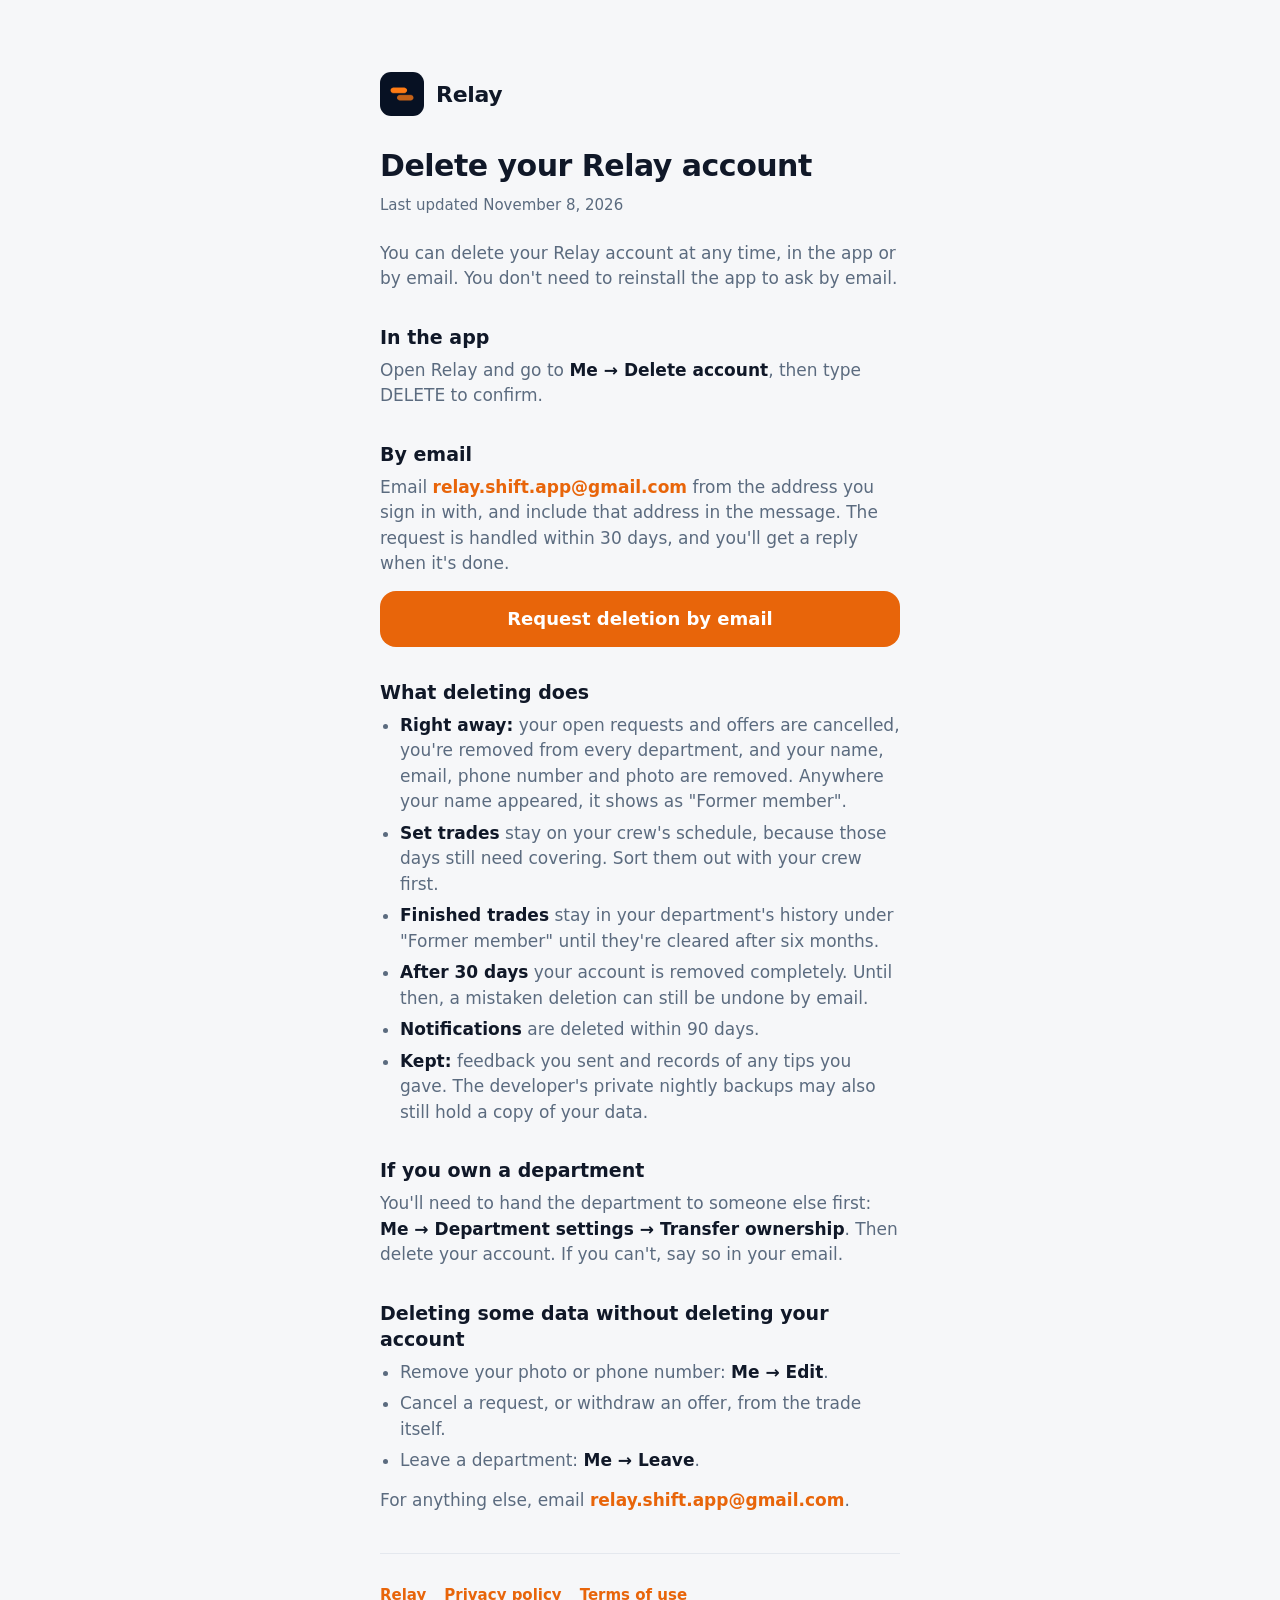
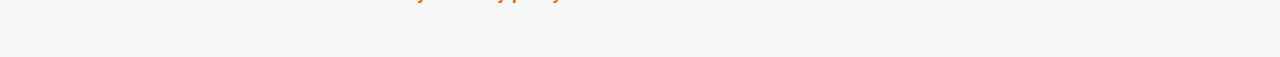
==== delete/index.html @ 72bf9418 "Account deletion page, linked from the privacy policy and every footer Co-Authored-By: Claude Opus 5" ====
<!doctype html>
<html lang="en">
<head>
<meta charset="utf-8">
<meta name="viewport" content="width=device-width, initial-scale=1, viewport-fit=cover">
<meta name="theme-color" content="#F6F7F9" media="(prefers-color-scheme: light)">
<meta name="theme-color" content="#0F141B" media="(prefers-color-scheme: dark)">
<title>Delete your account · Relay</title>
<meta name="description" content="How to delete your Relay account, in the app or by email, and what deleting it does.">
<link rel="icon" href="/icon.png">
<link rel="stylesheet" href="/site.css">
</head>
<body>
<main>
  <a class="brand" href="/" style="color: inherit"><img src="/icon.png" alt=""><span>Relay</span></a>
  <h1>Delete your Relay account</h1>
  <p class="updated">Last updated November 8, 2026</p>

  <p>You can delete your Relay account at any time, in the app or by email. You don't need to reinstall the app to ask
  by email.</p>

  <h2>In the app</h2>
  <p>Open Relay and go to <strong>Me → Delete account</strong>, then type DELETE to confirm.</p>

  <h2>By email</h2>
  <p>Email <a href="mailto:relay.shift.app@gmail.com">relay.shift.app@gmail.com</a> from the address you sign in with,
  and include that address in the message. The request is handled within 30 days, and you'll get a reply when it's
  done.</p>
  <div class="stack">
    <a class="button" href="mailto:relay.shift.app@gmail.com?subject=Delete%20my%20Relay%20account&amp;body=Please%20delete%20my%20Relay%20account.%0A%0AThe%20email%20address%20I%20sign%20in%20with%3A%20">Request deletion by email</a>
  </div>

  <h2>What deleting does</h2>
  <ul>
    <li><strong>Right away:</strong> your open requests and offers are cancelled, you're removed from every department,
    and your name, email, phone number and photo are removed. Anywhere your name appeared, it shows as "Former member".</li>
    <li><strong>Set trades</strong> stay on your crew's schedule, because those days still need covering. Sort them out
    with your crew first.</li>
    <li><strong>Finished trades</strong> stay in your department's history under "Former member" until they're cleared
    after six months.</li>
    <li><strong>After 30 days</strong> your account is removed completely. Until then, a mistaken deletion can still be
    undone by email.</li>
    <li><strong>Notifications</strong> are deleted within 90 days.</li>
    <li><strong>Kept:</strong> feedback you sent and records of any tips you gave. The developer's private nightly
    backups may also still hold a copy of your data.</li>
  </ul>

  <h2>If you own a department</h2>
  <p>You'll need to hand the department to someone else first: <strong>Me → Department settings → Transfer
  ownership</strong>. Then delete your account. If you can't, say so in your email.</p>

  <h2>Deleting some data without deleting your account</h2>
  <ul>
    <li>Remove your photo or phone number: <strong>Me → Edit</strong>.</li>
    <li>Cancel a request, or withdraw an offer, from the trade itself.</li>
    <li>Leave a department: <strong>Me → Leave</strong>.</li>
  </ul>
  <p>For anything else, email <a href="mailto:relay.shift.app@gmail.com">relay.shift.app@gmail.com</a>.</p>

  <footer><a href="/">Relay</a><a href="/privacy/">Privacy policy</a><a href="/terms/">Terms of use</a></footer>
</main>
</body>
</html>
---- site.css ----
:root {
  --bg: #F6F7F9; --surface: #FFFFFF; --text: #101828; --text2: #5B6B7F; --border: #E4E8EE;
  --accent: #E8650A; --on-accent: #FFFFFF; --code-bg: #101828; --code-text: #FFFFFF; --code-muted: #9AA8BA;
}
@media (prefers-color-scheme: dark) {
  :root:not([data-theme="light"]) {
    --bg: #0F141B; --surface: #171E28; --text: #F2F5F9; --text2: #AEB9C7; --border: #2A3442;
    --accent: #FF7A26; --code-bg: #F2F5F9; --code-text: #0F141B; --code-muted: #5B6B7F;
  }
}
* { box-sizing: border-box; }
html, body { margin: 0; background: var(--bg); color: var(--text); }
body {
  font: 17px/1.5 -apple-system, BlinkMacSystemFont, "Segoe UI", Roboto, system-ui, sans-serif;
  -webkit-font-smoothing: antialiased; -webkit-text-size-adjust: 100%;
}
main {
  max-width: 560px; margin: 0 auto;
  padding: calc(32px + env(safe-area-inset-top)) max(20px, env(safe-area-inset-right)) calc(40px + env(safe-area-inset-bottom)) max(20px, env(safe-area-inset-left));
}
@media (min-width: 600px) { main { padding-top: 72px; } }
a { color: var(--accent); text-decoration: none; font-weight: 600; -webkit-tap-highlight-color: transparent; }
a:hover { text-decoration: underline; }
.brand { display: flex; align-items: center; gap: 12px; margin-bottom: 32px; }
.brand img { width: 44px; height: 44px; border-radius: 11px; }
.brand span { font-size: 22px; font-weight: 700; letter-spacing: -0.3px; }
h1 { font-size: clamp(26px, 7.5vw, 30px); line-height: 1.2; letter-spacing: -0.5px; margin: 0 0 10px; }
h2 { font-size: 19px; line-height: 26px; margin: 32px 0 8px; }
p, li { color: var(--text2); }
p { margin: 0 0 14px; }
ul { padding-left: 20px; margin: 0 0 14px; }
li { margin-bottom: 6px; }
strong { color: var(--text); }
.lead { font-size: 18px; margin-bottom: 28px; }
.card { background: var(--surface); border: 1px solid var(--border); border-radius: 18px; padding: 20px; margin-bottom: 16px; }
.code {
  display: flex; align-items: center; gap: 12px; width: 100%; text-align: left; border: 0; font: inherit; cursor: pointer;
  background: var(--code-bg); color: var(--code-text); border-radius: 18px; padding: 18px 20px; margin-bottom: 16px;
  -webkit-tap-highlight-color: transparent;
}
.code:active { opacity: 0.85; }
.code-text { flex: 1 1 auto; min-width: 0; -webkit-user-select: none; user-select: none; }
.copy-icon { flex: 0 0 auto; width: 26px; height: 26px; fill: none; stroke: var(--code-muted); stroke-width: 2; stroke-linecap: round; stroke-linejoin: round; }
.code small { display: block; font-size: 13px; font-weight: 600; letter-spacing: 0.6px; text-transform: uppercase; color: var(--code-muted); }
.code b { display: block; font-size: clamp(28px, 9vw, 36px); line-height: 1.25; letter-spacing: 4px; overflow-wrap: anywhere; }
.button {
  display: flex; align-items: center; justify-content: center; width: 100%; min-height: 56px; border: 0; border-radius: 16px;
  background: var(--accent); color: var(--on-accent); font: inherit; font-size: 18px; font-weight: 700; cursor: pointer;
}
.button:hover { text-decoration: none; filter: brightness(1.05); }
.button.secondary { background: var(--surface); color: var(--text); border: 1px solid var(--border); }
.stack { display: grid; gap: 10px; margin-bottom: 20px; }
.muted { font-size: 15px; color: var(--text2); }
footer a { padding: 10px 0; }
footer { margin-top: 40px; padding-top: 20px; border-top: 1px solid var(--border); font-size: 15px; display: flex; gap: 18px; flex-wrap: wrap; }
.updated { font-size: 15px; margin-bottom: 24px; }
/* Official store badges sharing the full width at the same height. Widths follow each badge's shape
   (App Store 119.66 × 40; Google Play 564 × 168 inside a 646 × 250 image that carries its own padding). */
.badges { display: flex; gap: 12px; margin: 0 0 20px; }
.badge { display: block; line-height: 0; min-width: 0; }
.badge:hover { text-decoration: none; }
.badge.apple { flex: 2.9916 1 0; }
.badge.apple img { display: block; width: 100%; height: auto; }
.badge.google { flex: 3.3571 1 0; position: relative; overflow: hidden; aspect-ratio: 564 / 168; }
.badge.google img { position: absolute; width: 114.54%; left: -7.27%; top: -24.4%; height: auto; }
[hidden] { display: none !important; }
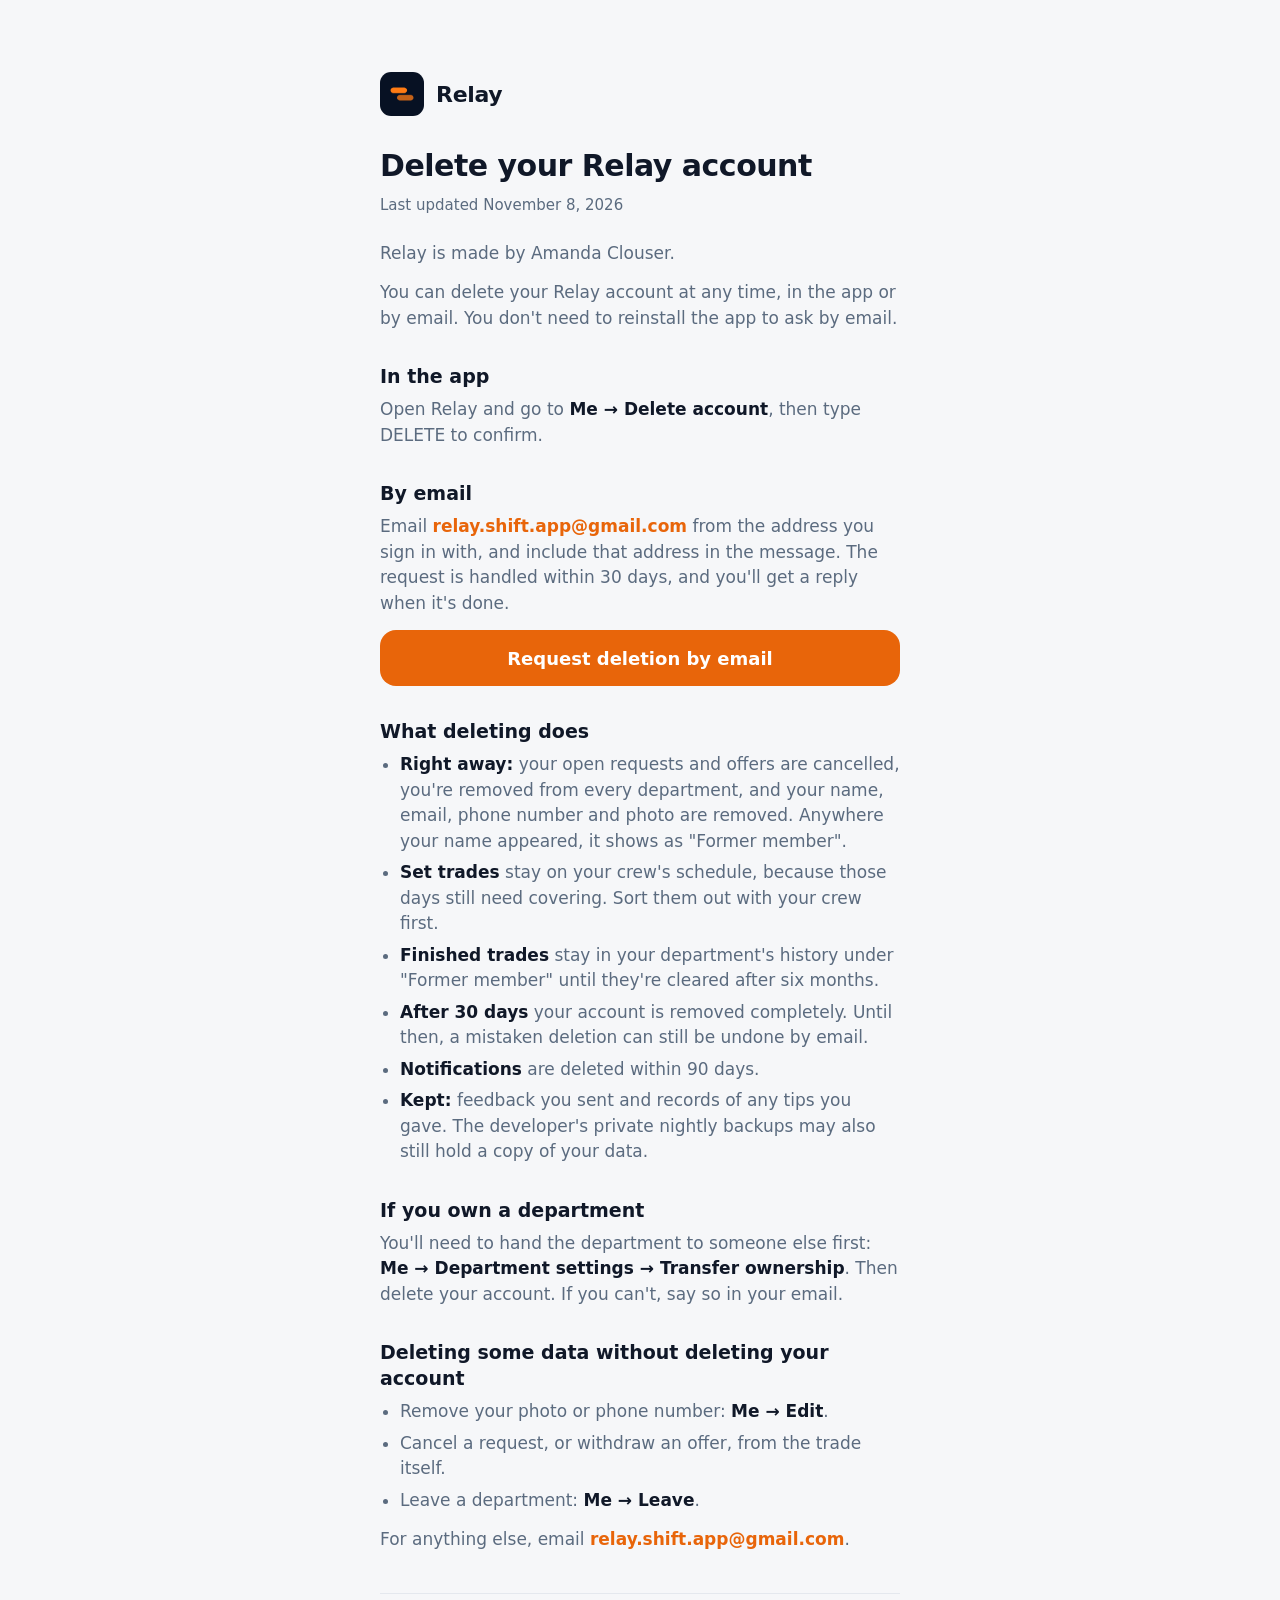
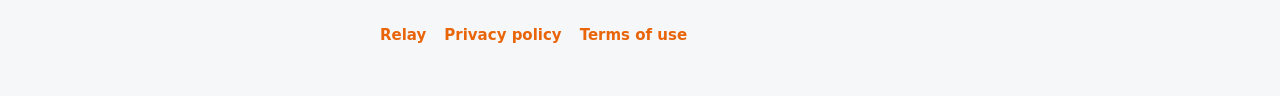
==== commit 2c0ee642: "Delete page: Relay is made by Amanda Clouser Co-Authored-By: Claude Opus 5.5 <noreply@anthropic.com>" ====
--- a/delete/index.html
+++ b/delete/index.html
@@ -15,6 +15,7 @@
   <a class="brand" href="/" style="color: inherit"><img src="/icon.png" alt=""><span>Relay</span></a>
   <h1>Delete your Relay account</h1>
   <p class="updated">Last updated November 8, 2026</p>
+  <p>Relay is made by Amanda Clouser.</p>
 
   <p>You can delete your Relay account at any time, in the app or by email. You don't need to reinstall the app to ask
   by email.</p>
